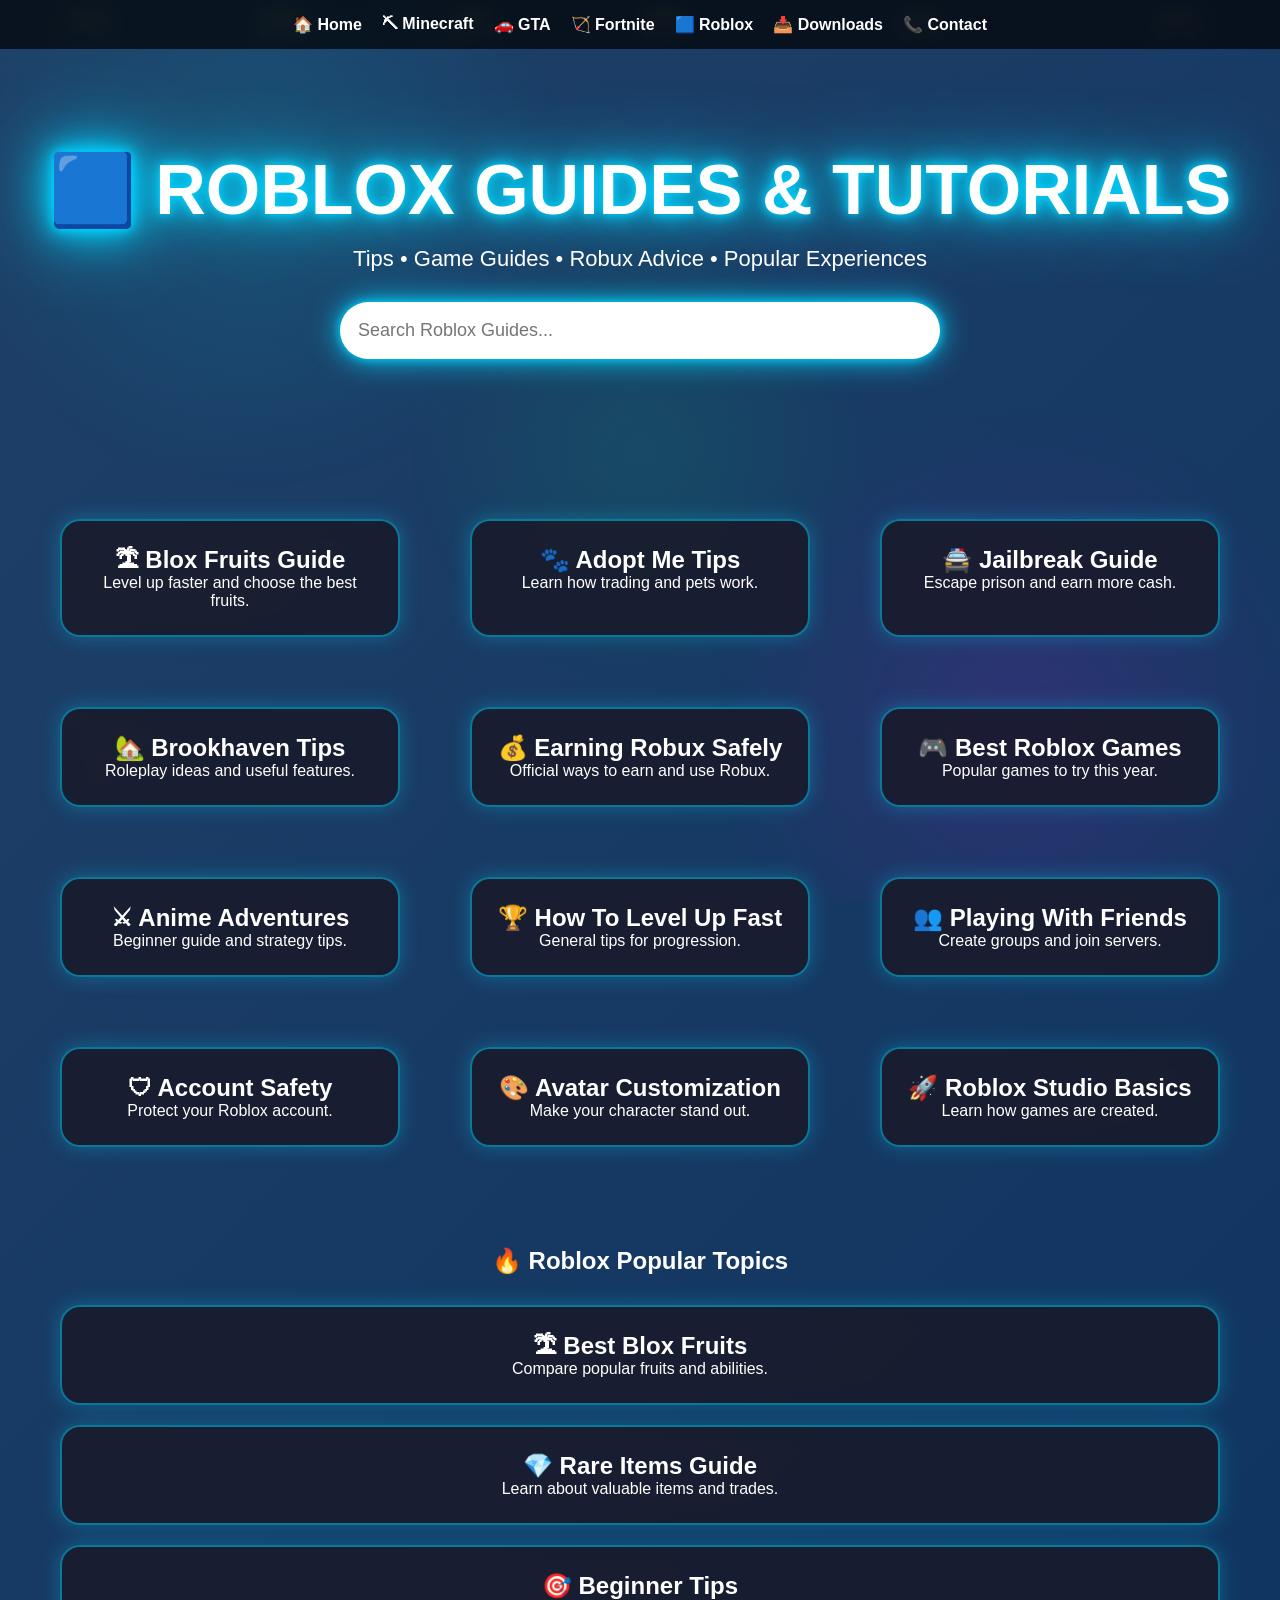
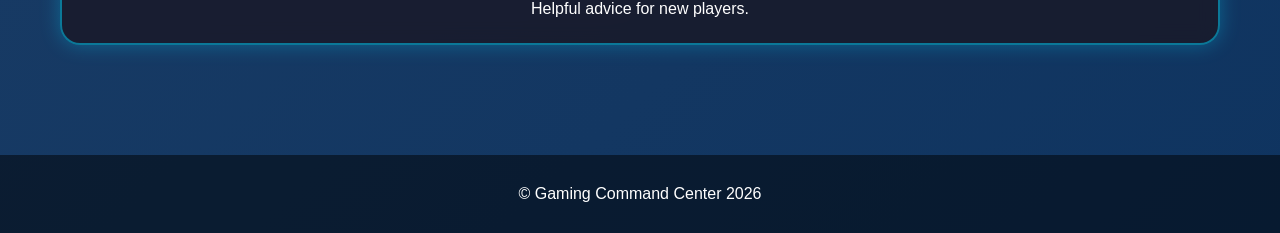
==== cod.html @ eedc3cb1 "Update cod.html" ====
<!DOCTYPE html>
<html lang="en">
<head>
<meta charset="UTF-8">
<meta name="viewport" content="width=device-width, initial-scale=1.0">
<title>Roblox Guides & Tutorials</title>
<!-- Google tag (gtag.js) -->
<script async src="https://www.googletagmanager.com/gtag/js?id=G-B7VQSWG04J"></script>
<script>
  window.dataLayer = window.dataLayer || [];
  function gtag(){dataLayer.push(arguments);}
  gtag('js', new Date());

  gtag('config', 'G-B7VQSWG04J');
</script>
<link rel="stylesheet" href="style.css">
</head>

<body>

<div class="controllers">
<span>🎮</span>
<span>🎮</span>
<span>🎮</span>
<span>🎮</span>
<span>🎮</span>
<span>🎮</span>
</div>

<nav class="navbar">
<a href="index.html">🏠 Home</a>
<a href="minecraft.html">⛏ Minecraft</a>
<a href="gta.html">🚗 GTA</a>
<a href="fortnite.html">🏹 Fortnite</a>
<a href="roblox.html">🟦 Roblox</a>
<a href="downloads.html">📥 Downloads</a>
<a href="contact.html">📞 Contact</a>
</nav>

<header class="hero">
<h1>🟦 ROBLOX GUIDES & TUTORIALS</h1>
<p>Tips • Game Guides • Robux Advice • Popular Experiences</p>

<input
id="search"
placeholder="Search Roblox Guides..."
onkeyup="searchGames()">
</header>

<section class="games">

<div class="game-card">
<h2>🏝 Blox Fruits Guide</h2>
<p>Level up faster and choose the best fruits.</p>
</div>

<div class="game-card">
<h2>🐾 Adopt Me Tips</h2>
<p>Learn how trading and pets work.</p>
</div>

<div class="game-card">
<h2>🚔 Jailbreak Guide</h2>
<p>Escape prison and earn more cash.</p>
</div>

<div class="game-card">
<h2>🏡 Brookhaven Tips</h2>
<p>Roleplay ideas and useful features.</p>
</div>

<div class="game-card">
<h2>💰 Earning Robux Safely</h2>
<p>Official ways to earn and use Robux.</p>
</div>

<div class="game-card">
<h2>🎮 Best Roblox Games</h2>
<p>Popular games to try this year.</p>
</div>

<div class="game-card">
<h2>⚔ Anime Adventures</h2>
<p>Beginner guide and strategy tips.</p>
</div>

<div class="game-card">
<h2>🏆 How To Level Up Fast</h2>
<p>General tips for progression.</p>
</div>

<div class="game-card">
<h2>👥 Playing With Friends</h2>
<p>Create groups and join servers.</p>
</div>

<div class="game-card">
<h2>🛡 Account Safety</h2>
<p>Protect your Roblox account.</p>
</div>

<div class="game-card">
<h2>🎨 Avatar Customization</h2>
<p>Make your character stand out.</p>
</div>

<div class="game-card">
<h2>🚀 Roblox Studio Basics</h2>
<p>Learn how games are created.</p>
</div>

</section>

<section class="videos">

<h1>🔥 Roblox Popular Topics</h1>

<div class="game-card">
<h2>🏝 Best Blox Fruits</h2>
<p>Compare popular fruits and abilities.</p>
</div>

<div class="game-card">
<h2>💎 Rare Items Guide</h2>
<p>Learn about valuable items and trades.</p>
</div>

<div class="game-card">
<h2>🎯 Beginner Tips</h2>
<p>Helpful advice for new players.</p>
</div>

</section>

<footer>
<p>© Gaming Command Center 2026</p>
</footer>

<script src="script.js"></script>

</body>
</html>
---- style.css ----
/* ===== GAMING COMMAND CENTER ===== */

*{
margin:0;
padding:0;
box-sizing:border-box;
}

body{
font-family:Arial,sans-serif;
color:white;
overflow-x:hidden;

background:linear-gradient(
-45deg,
#050816,
#1a1a2e,
#16213e,
#0f3460,
#1f4068
);

background-size:400% 400%;

animation:gradientMove 15s ease infinite;
}

@keyframes gradientMove{

0%{
background-position:0% 50%;
}

50%{
background-position:100% 50%;
}

100%{
background-position:0% 50%;
}

}

@keyframes gamingBG{

0%{
background-position:0% 50%;
}

50%{
background-position:100% 50%;
}

100%{
background-position:0% 50%;
}

}

@keyframes bgMove{
0%{background-position:0% 50%;}
50%{background-position:100% 50%;}
100%{background-position:0% 50%;}
}

color:white;
}
);

background-attachment:fixed;
}

@keyframes bgMove{
0%{background-position:0% 50%;}
50%{background-position:100% 50%;}
100%{background-position:0% 50%;}
}

/* NAVBAR */

.navbar{
position:sticky;
top:0;
z-index:999;

display:flex;
justify-content:center;
flex-wrap:wrap;
gap:20px;

padding:15px;

background:rgba(0,0,0,.7);
backdrop-filter:blur(10px);
}

.navbar a{
color:white;
text-decoration:none;
font-weight:bold;
transition:.3s;
}

.navbar a:hover{
color:#00d4ff;
text-shadow:0 0 15px #00d4ff;
}

/* HERO */

.hero{
text-align:center;
padding:100px 20px;
}

.hero h1{
font-size:70px;

text-shadow:
0 0 10px #00d4ff,
0 0 20px #00d4ff,
0 0 40px #00d4ff,
0 0 80px #00d4ff;

animation:glow 2s infinite alternate;
}

.hero p{
font-size:22px;
margin-top:15px;
margin-bottom:30px;
}

@keyframes glow{
from{
text-shadow:
0 0 10px #00d4ff,
0 0 20px #00d4ff;
}

to{
text-shadow:
0 0 20px #ff00ff,
0 0 40px #ff00ff,
0 0 80px #ff00ff;
}
}

/* SEARCH */

#search{
width:80%;
max-width:600px;

padding:18px;

border:none;
border-radius:50px;

font-size:18px;

outline:none;

box-shadow:
0 0 10px #00d4ff,
0 0 30px #00d4ff;
}

/* STATS */

.stats{
display:flex;
justify-content:center;
flex-wrap:wrap;
gap:30px;

padding:40px;
}

.stat{
background:rgba(255,255,255,.08);
padding:25px;
border-radius:20px;

min-width:200px;

text-align:center;

box-shadow:
0 0 15px #00d4ff;
}

.stat h2{
font-size:50px;
color:#00ffcc;
}

/* GAME GRID */

.games{
display:grid;
grid-template-columns:repeat(auto-fit,minmax(280px,1fr));
gap:30px;

padding:40px;
}

/* CARDS */

.card,
.game-card{

background:
rgba(25,25,40,0.85);

backdrop-filter:blur(10px);

border:
2px solid rgba(0,212,255,0.5);

border-radius:20px;

padding:25px;

margin:20px;

text-align:center;

box-shadow:
0 0 20px rgba(0,212,255,.3);

transition:.4s;

}

.card:hover,
.game-card:hover{

transform:
translateY(-10px);

border-color:
#ff00ff;

box-shadow:
0 0 30px rgba(255,0,255,.6);

}

/* BUTTONS */

.btn{
display:inline-block;

margin-top:20px;

padding:12px 24px;

background:#5865F2;

color:white;

text-decoration:none;

border-radius:10px;

font-weight:bold;

transition:0.3s;
}

.btn:hover{
background:#4752C4;
transform:scale(1.05);
}

/* VIDEOS */

.videos{
padding:40px;
text-align:center;
}

.videos h1{
margin-bottom:30px;
}

/* FOOTER */

footer{
text-align:center;
padding:30px;
background:rgba(0,0,0,.5);
margin-top:50px;
}

/* FALLING CONTROLLERS */

.controllers{
position:fixed;
top:0;
left:0;
width:100%;
height:100%;
pointer-events:none;
overflow:hidden;
z-index:-1;
}

.controllers span{
position:absolute;
font-size:40px;
animation:fall linear infinite;
opacity:.35;
}

.controllers span:nth-child(1){
left:5%;
animation-duration:8s;
}

.controllers span:nth-child(2){
left:20%;
animation-duration:12s;
}

.controllers span:nth-child(3){
left:35%;
animation-duration:10s;
}

.controllers span:nth-child(4){
left:50%;
animation-duration:14s;
}

.controllers span:nth-child(5){
left:70%;
animation-duration:9s;
}

.controllers span:nth-child(6){
left:90%;
animation-duration:11s;
}

@keyframes fall{
0%{
transform:translateY(-100px) rotate(0deg);
}
100%{
transform:translateY(120vh) rotate(360deg);
}
}

/* MOBILE */

@media(max-width:768px){

.hero h1{
font-size:40px;
}

.navbar{
gap:10px;
}

#search{
width:95%;
}

}
#moreBtn{
display:block;
margin:30px auto;
font-size:20px;
}

#moreCommands{
display:grid;
grid-template-columns:repeat(auto-fit,minmax(280px,1fr));
gap:30px;
padding:40px;
}

#moreCommands{
display:none;
}

#moreGTA{
display:none;
}

#gtaBtn{
display:block;
margin:30px auto;
font-size:20px;
}

#moreGTA{
display:none;
}


#moreFortnite{
display:none;
}

#gtaBtn,
#fortniteBtn,
#moreBtn{
display:block;
margin:40px auto;
padding:15px 35px;
font-size:20px;
font-weight:bold;
background:linear-gradient(45deg,#00ff88,#00d4ff);
color:white;
border:none;
border-radius:12px;
cursor:pointer;
box-shadow:0 0 15px #00ff88;
transition:0.3s;
}

#gtaBtn,
#fortniteBtn,
#moreBtn{
display:block !important;
width:300px;
margin:40px auto !important;
text-align:center;
}

.downloads-grid{
display:grid;
grid-template-columns:repeat(auto-fit,minmax(320px,1fr));
gap:25px;
padding:30px;
}

.card{
background:rgba(0,0,0,.5);
border:2px solid #00d4ff;
border-radius:20px;
padding:20px;
text-align:center;
box-shadow:0 0 20px #00d4ff;
}

@media(max-width:768px){

.hero h1{
color:#00d4ff;

text-shadow:
0 0 10px #00d4ff,
0 0 20px #00d4ff,
0 0 40px #7c3aed;

font-size:60px;
}

.navbar{
background:rgba(0,0,0,.8);

backdrop-filter:blur(10px);

border-bottom:
2px solid #00d4ff;
}

.games{
grid-template-columns:1fr;
}

.card{
margin:10px;
}

#search{
width:95%;
}

}

body::before{
content:"";
position:fixed;
top:0;
left:0;
width:100%;
height:100%;

background:
radial-gradient(
circle at top left,
rgba(0,212,255,.12),
transparent 40%
),

radial-gradient(
circle at bottom right,
rgba(168,85,247,.12),
transparent 40%
);

pointer-events:none;
z-index:-1;
}

body::before{
content:"";
position:fixed;
top:0;
left:0;
width:100%;
height:100%;

background:
radial-gradient(circle at 20% 20%,
rgba(0,255,255,.08),
transparent 30%),

radial-gradient(circle at 80% 80%,
rgba(255,0,255,.08),
transparent 30%),

radial-gradient(circle at 50% 50%,
rgba(0,255,100,.05),
transparent 35%);

pointer-events:none;
z-index:-1;
}

body::before{
content:"";

position:fixed;

top:0;
left:0;

width:100%;
height:100%;

background:

radial-gradient(
circle at 20% 20%,
rgba(0,255,255,.10),
transparent 25%
),

radial-gradient(
circle at 80% 80%,
rgba(255,0,255,.10),
transparent 25%
),

radial-gradient(
circle at 50% 50%,
rgba(0,255,100,.08),
transparent 30%
);

animation:
lightsMove 12s infinite alternate;

pointer-events:none;

z-index:-1;
}

@keyframes lightsMove{

from{
transform:translate(0,0);
}

to{
transform:translate(50px,-50px);
}

}
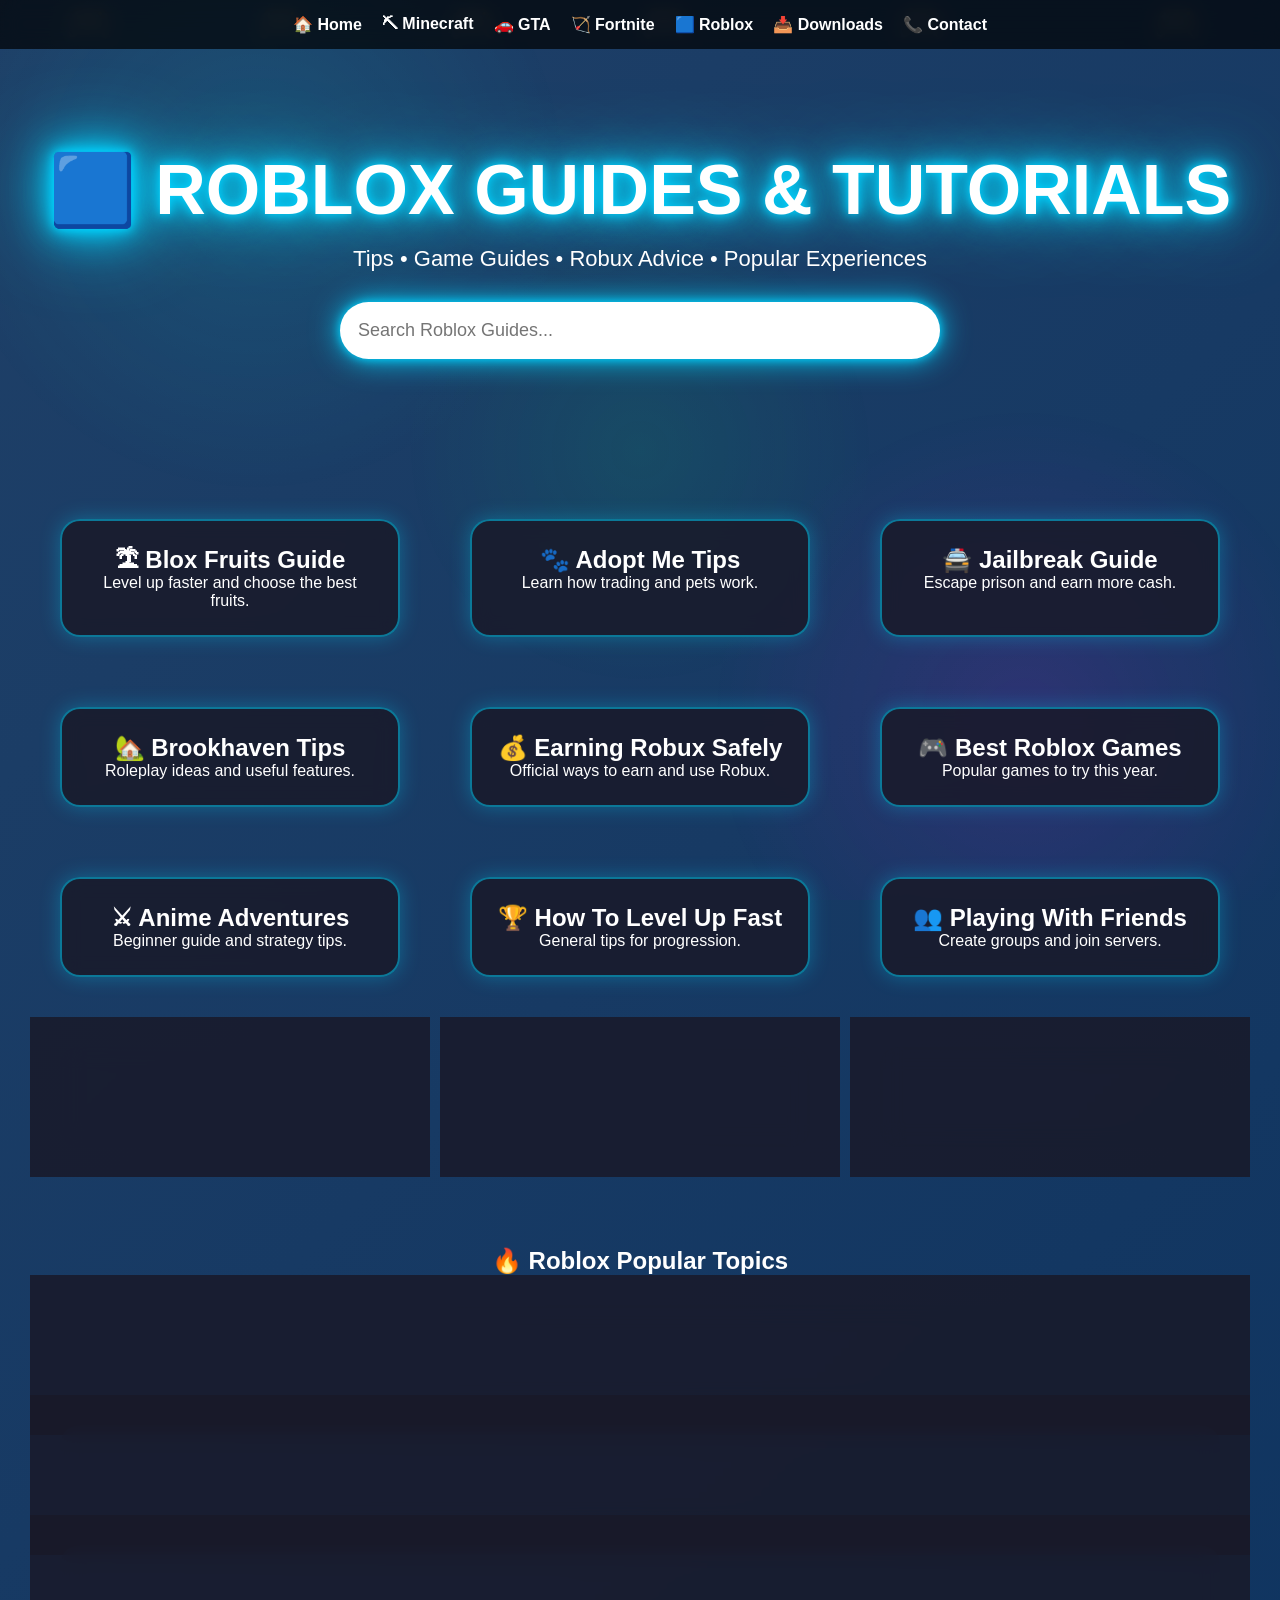
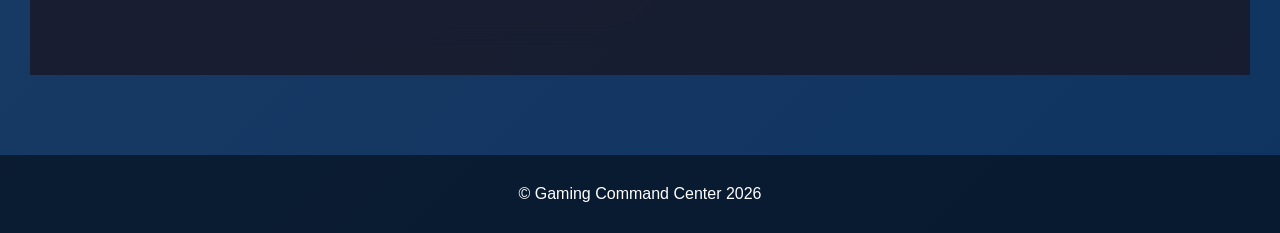
==== commit d77cbbba: "Update cod.html" ====
--- a/cod.html
+++ b/cod.html
@@ -4,6 +4,10 @@
 <meta charset="UTF-8">
 <meta name="viewport" content="width=device-width, initial-scale=1.0">
 <title>Roblox Guides & Tutorials</title>
+
+<script async src="https://pagead2.googlesyndication.com/pagead/js/adsbygoogle.js?client=ca-pub-3595791569047109"
+     crossorigin="anonymous"></script>
+  
 <!-- Google tag (gtag.js) -->
 <script async src="https://www.googletagmanager.com/gtag/js?id=G-B7VQSWG04J"></script>
 <script>
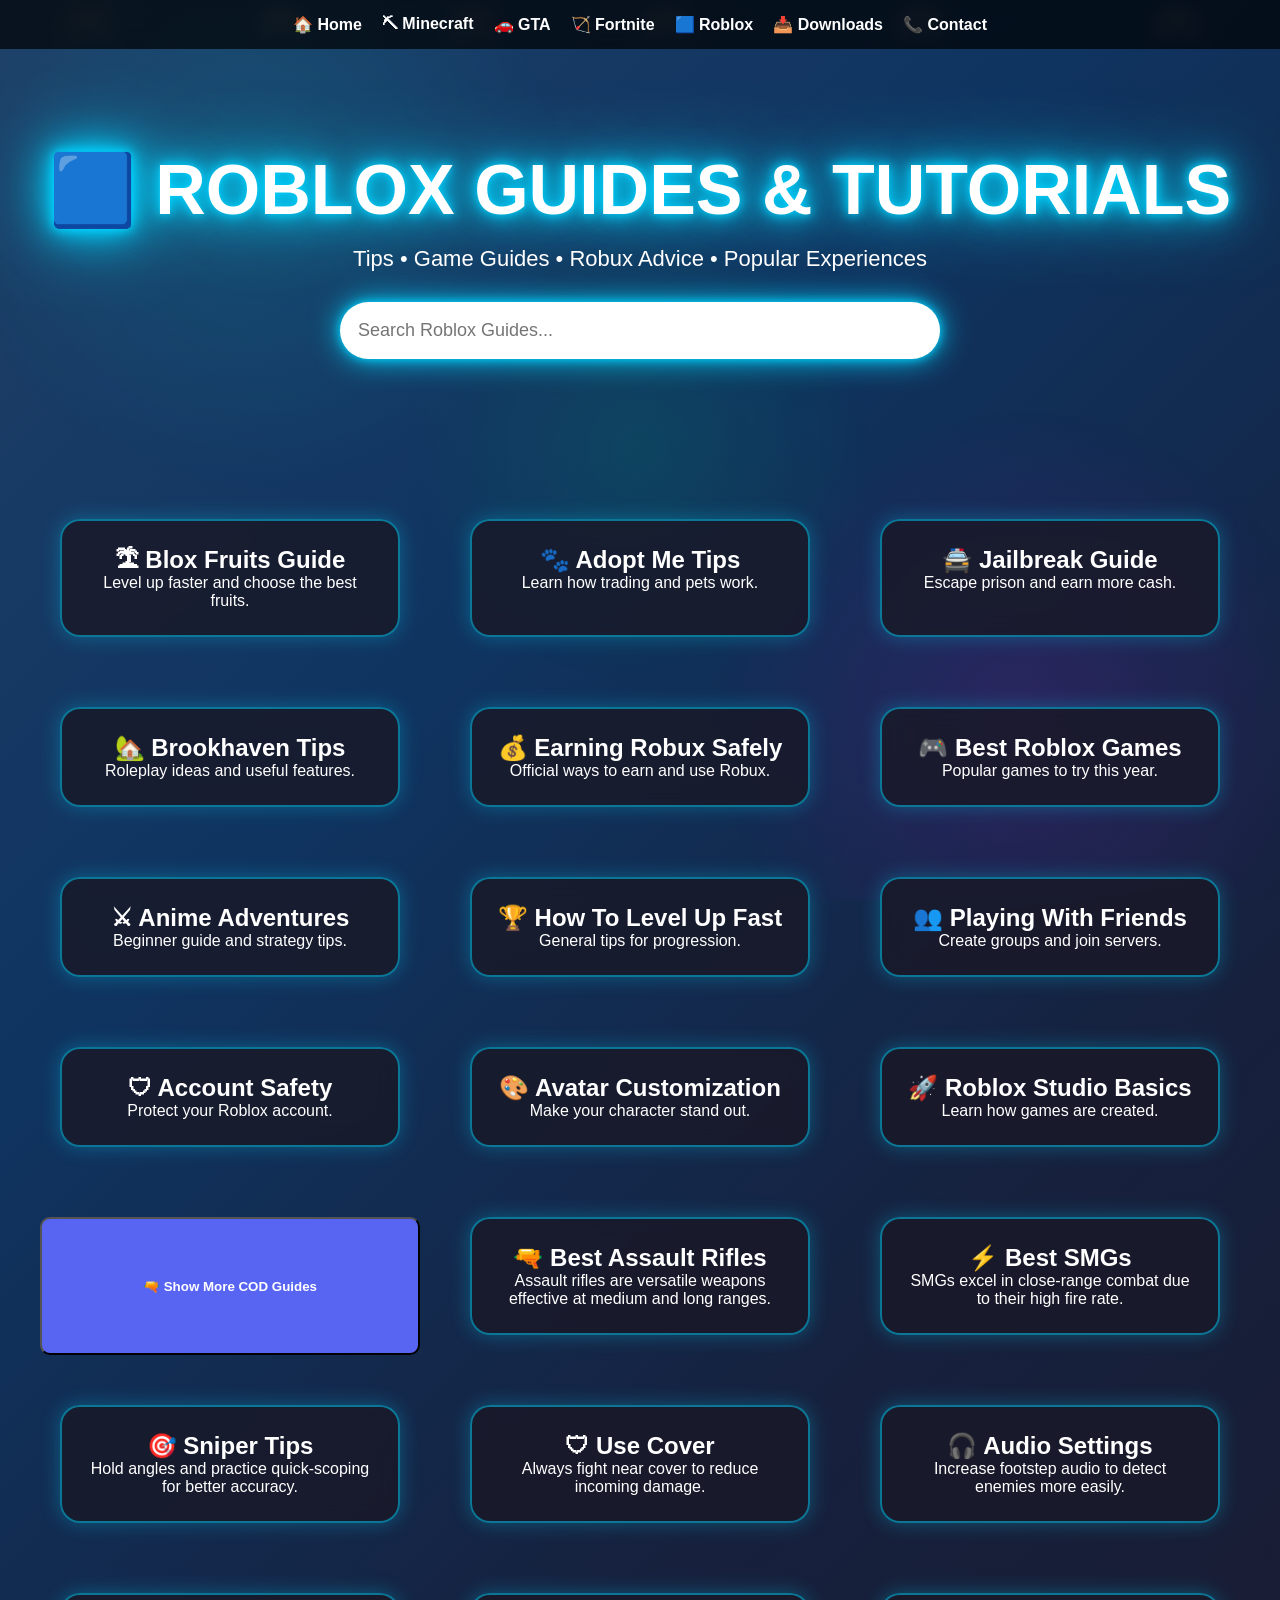
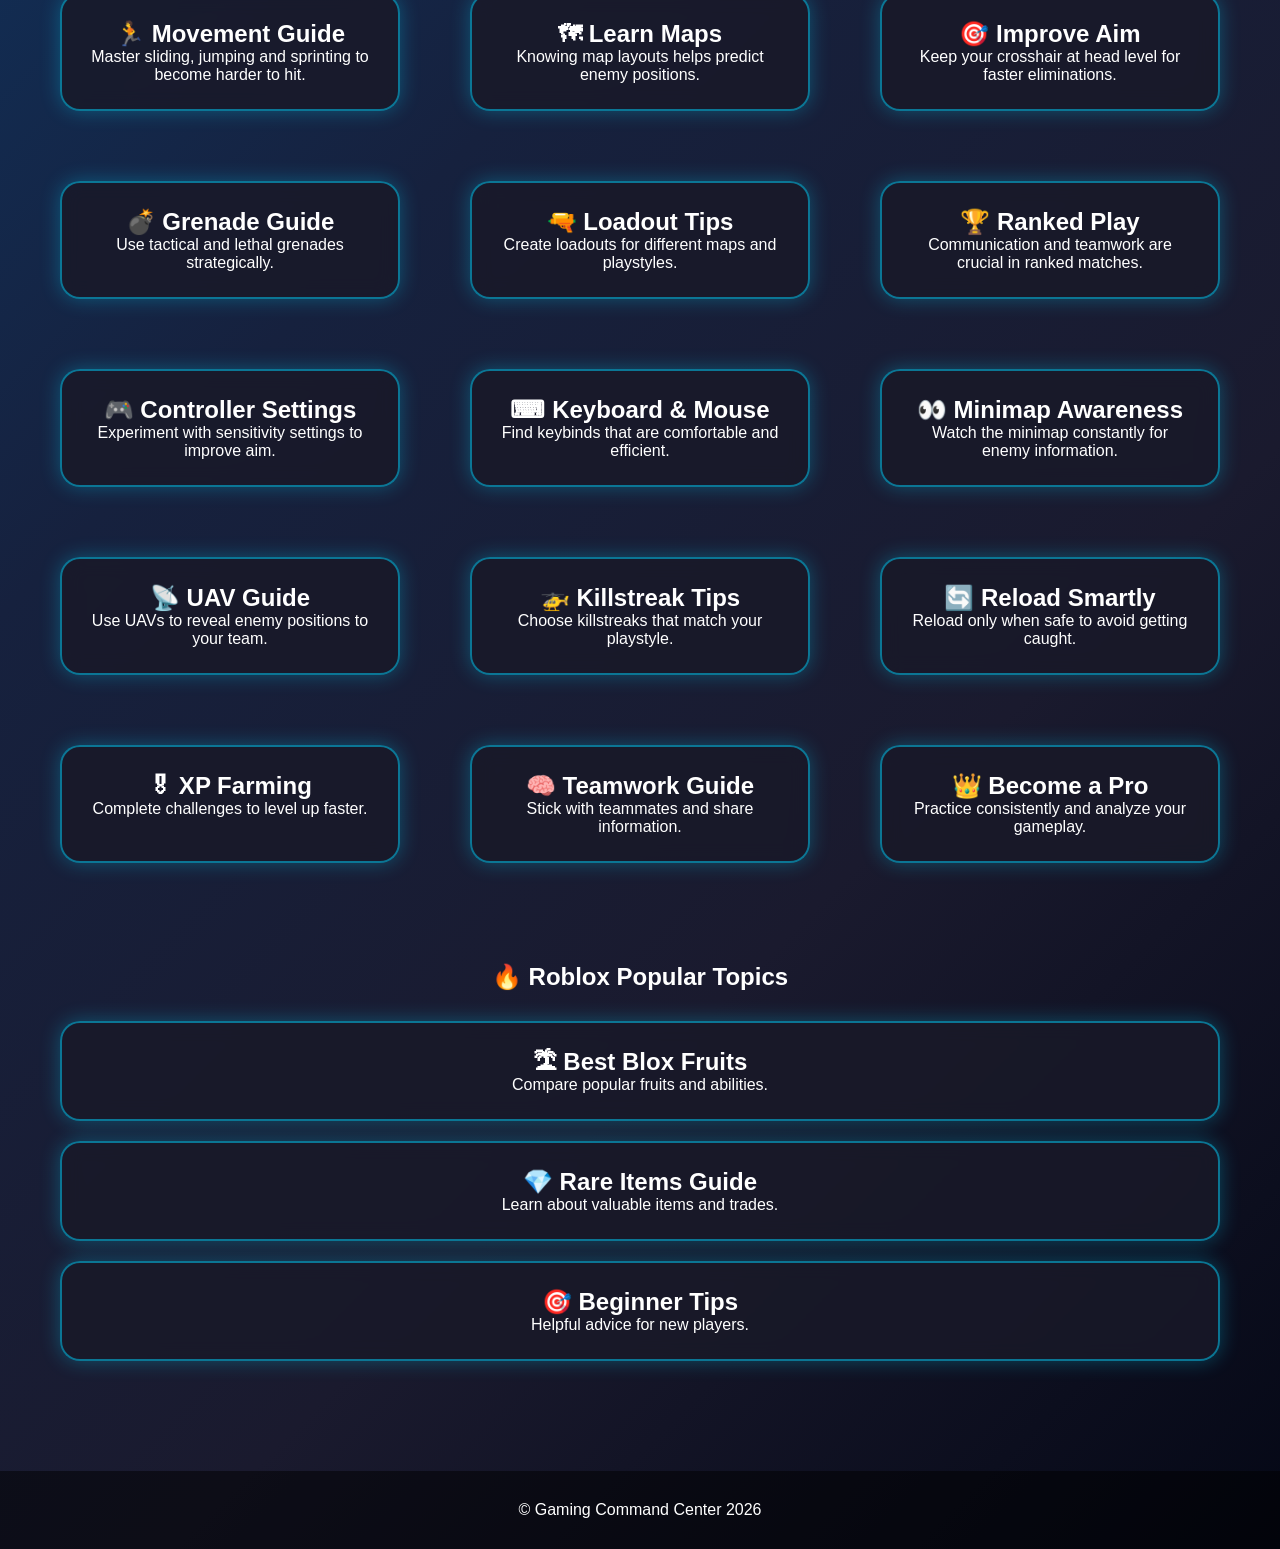
==== commit 537a68b8: "Update cod.html" ====
--- a/cod.html
+++ b/cod.html
@@ -113,6 +113,110 @@
 <p>Learn how games are created.</p>
 </div>
 
+<button id="codBtn" class="btn" onclick="showMoreCOD()">
+🔫 Show More COD Guides
+</button>
+     
+<div class="game-card">
+<h2>🔫 Best Assault Rifles</h2>
+<p>Assault rifles are versatile weapons effective at medium and long ranges.</p>
+</div>
+
+<div class="game-card">
+<h2>⚡ Best SMGs</h2>
+<p>SMGs excel in close-range combat due to their high fire rate.</p>
+</div>
+
+<div class="game-card">
+<h2>🎯 Sniper Tips</h2>
+<p>Hold angles and practice quick-scoping for better accuracy.</p>
+</div>
+
+<div class="game-card">
+<h2>🛡 Use Cover</h2>
+<p>Always fight near cover to reduce incoming damage.</p>
+</div>
+
+<div class="game-card">
+<h2>🎧 Audio Settings</h2>
+<p>Increase footstep audio to detect enemies more easily.</p>
+</div>
+
+<div class="game-card">
+<h2>🏃 Movement Guide</h2>
+<p>Master sliding, jumping and sprinting to become harder to hit.</p>
+</div>
+
+<div class="game-card">
+<h2>🗺 Learn Maps</h2>
+<p>Knowing map layouts helps predict enemy positions.</p>
+</div>
+
+<div class="game-card">
+<h2>🎯 Improve Aim</h2>
+<p>Keep your crosshair at head level for faster eliminations.</p>
+</div>
+
+<div class="game-card">
+<h2>💣 Grenade Guide</h2>
+<p>Use tactical and lethal grenades strategically.</p>
+</div>
+
+<div class="game-card">
+<h2>🔫 Loadout Tips</h2>
+<p>Create loadouts for different maps and playstyles.</p>
+</div>
+
+<div class="game-card">
+<h2>🏆 Ranked Play</h2>
+<p>Communication and teamwork are crucial in ranked matches.</p>
+</div>
+
+<div class="game-card">
+<h2>🎮 Controller Settings</h2>
+<p>Experiment with sensitivity settings to improve aim.</p>
+</div>
+
+<div class="game-card">
+<h2>⌨ Keyboard & Mouse</h2>
+<p>Find keybinds that are comfortable and efficient.</p>
+</div>
+
+<div class="game-card">
+<h2>👀 Minimap Awareness</h2>
+<p>Watch the minimap constantly for enemy information.</p>
+</div>
+
+<div class="game-card">
+<h2>📡 UAV Guide</h2>
+<p>Use UAVs to reveal enemy positions to your team.</p>
+</div>
+
+<div class="game-card">
+<h2>🚁 Killstreak Tips</h2>
+<p>Choose killstreaks that match your playstyle.</p>
+</div>
+
+<div class="game-card">
+<h2>🔄 Reload Smartly</h2>
+<p>Reload only when safe to avoid getting caught.</p>
+</div>
+
+<div class="game-card">
+<h2>🎖 XP Farming</h2>
+<p>Complete challenges to level up faster.</p>
+</div>
+
+<div class="game-card">
+<h2>🧠 Teamwork Guide</h2>
+<p>Stick with teammates and share information.</p>
+</div>
+
+<div class="game-card">
+<h2>👑 Become a Pro</h2>
+<p>Practice consistently and analyze your gameplay.</p>
+</div>
+
 </section>
 
 <section class="videos">
--- a/style.css
+++ b/style.css
@@ -1,4 +1,10 @@
 /* ===== GAMING COMMAND CENTER ===== */
+
+
+html, body{
+width:100%;
+overflow-x:hidden;
+}
 
 *{
 margin:0;
@@ -20,9 +26,6 @@
 #1f4068
 );
 
-background-size:400% 400%;
-
-animation:gradientMove 15s ease infinite;
 }
 
 @keyframes gradientMove{
@@ -92,6 +95,10 @@
 
 background:rgba(0,0,0,.7);
 backdrop-filter:blur(10px);
+
+position:sticky;
+top:0;
+z-index:1000;
 }
 
 .navbar a{
@@ -244,6 +251,9 @@
 
 box-shadow:
 0 0 30px rgba(255,0,255,.6);
+
+  box-sizing:border-box;
+overflow:hidden;
 
 }
 
@@ -302,8 +312,8 @@
 left:0;
 width:100%;
 height:100%;
+overflow:hidden;
 pointer-events:none;
-overflow:hidden;
 z-index:-1;
 }
 
@@ -584,3 +594,22 @@
 }
 
 }
+
+
+img{
+max-width:100%;
+height:auto;
+display:block;
+}
+
+.logo{
+display:block;
+margin:20px auto;
+width:120px;
+}
+
+img{
+display:block;
+margin-left:auto;
+margin-right:auto;
+}
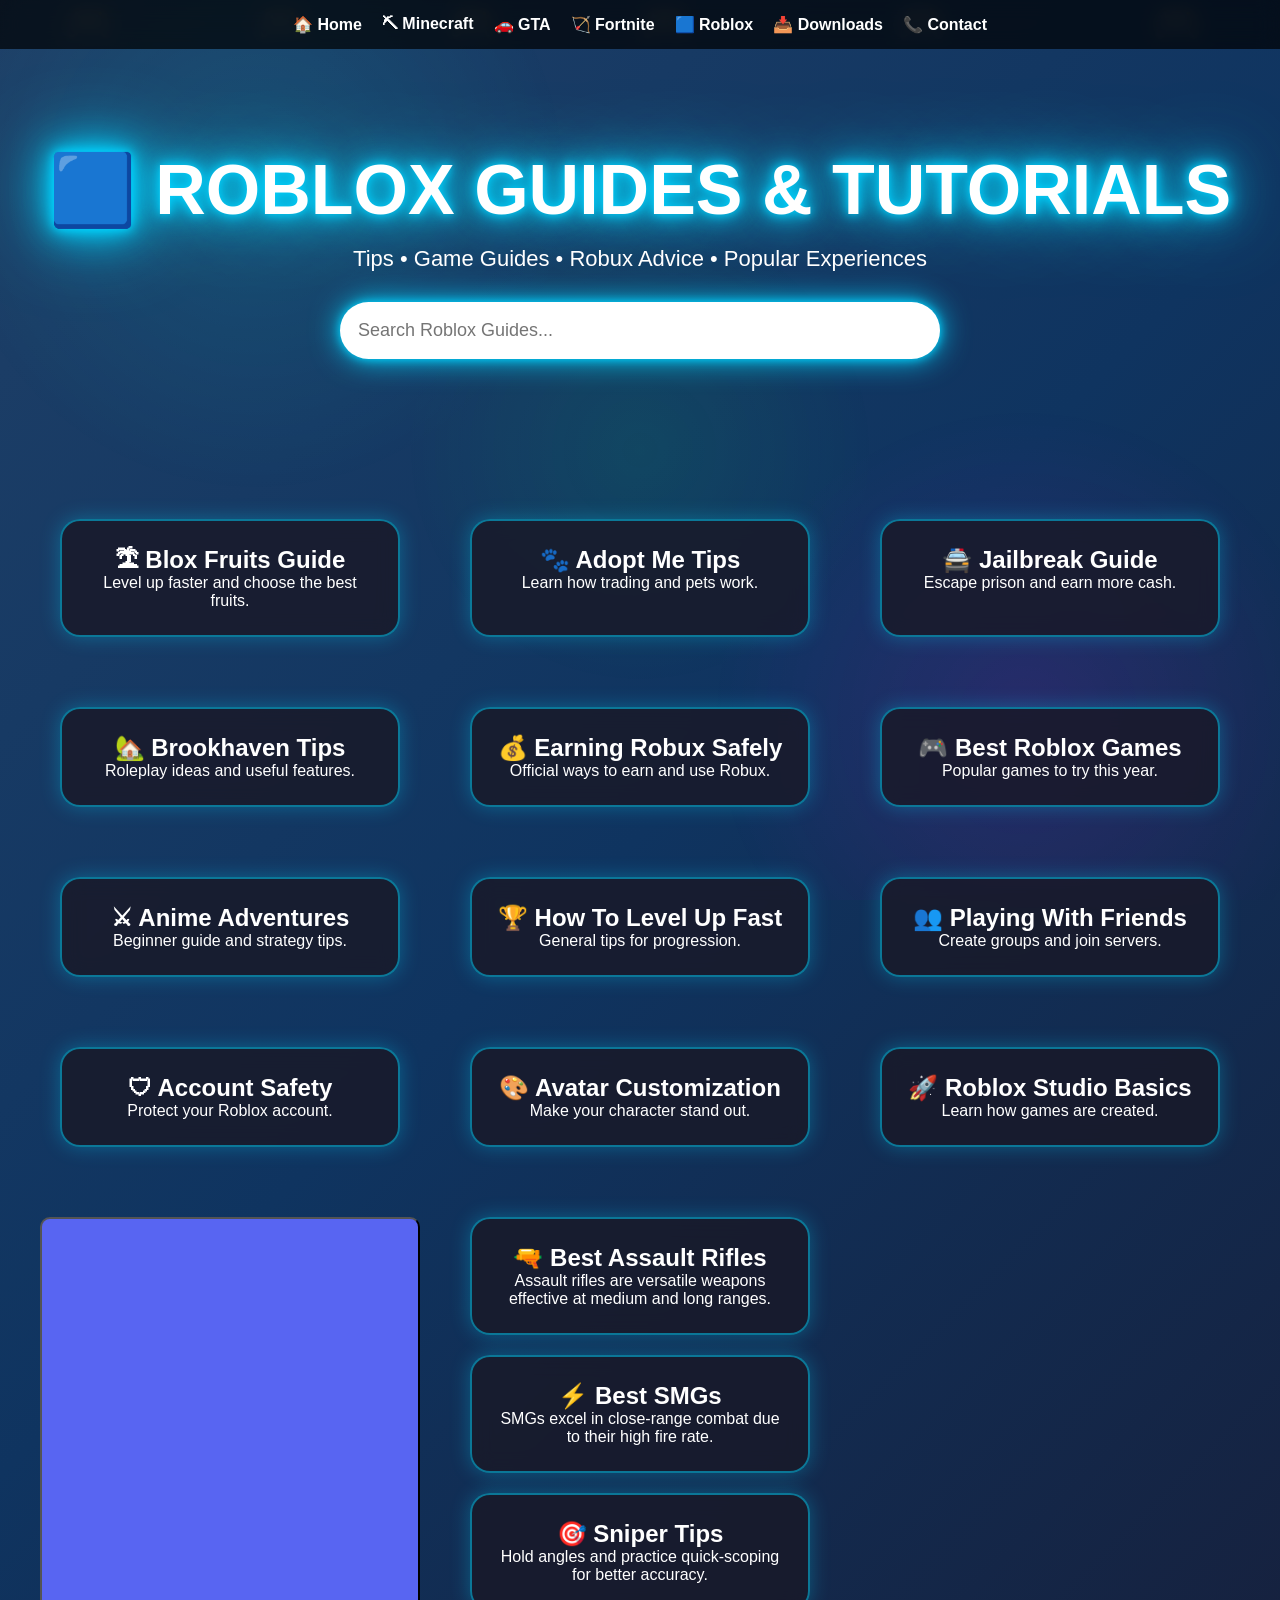
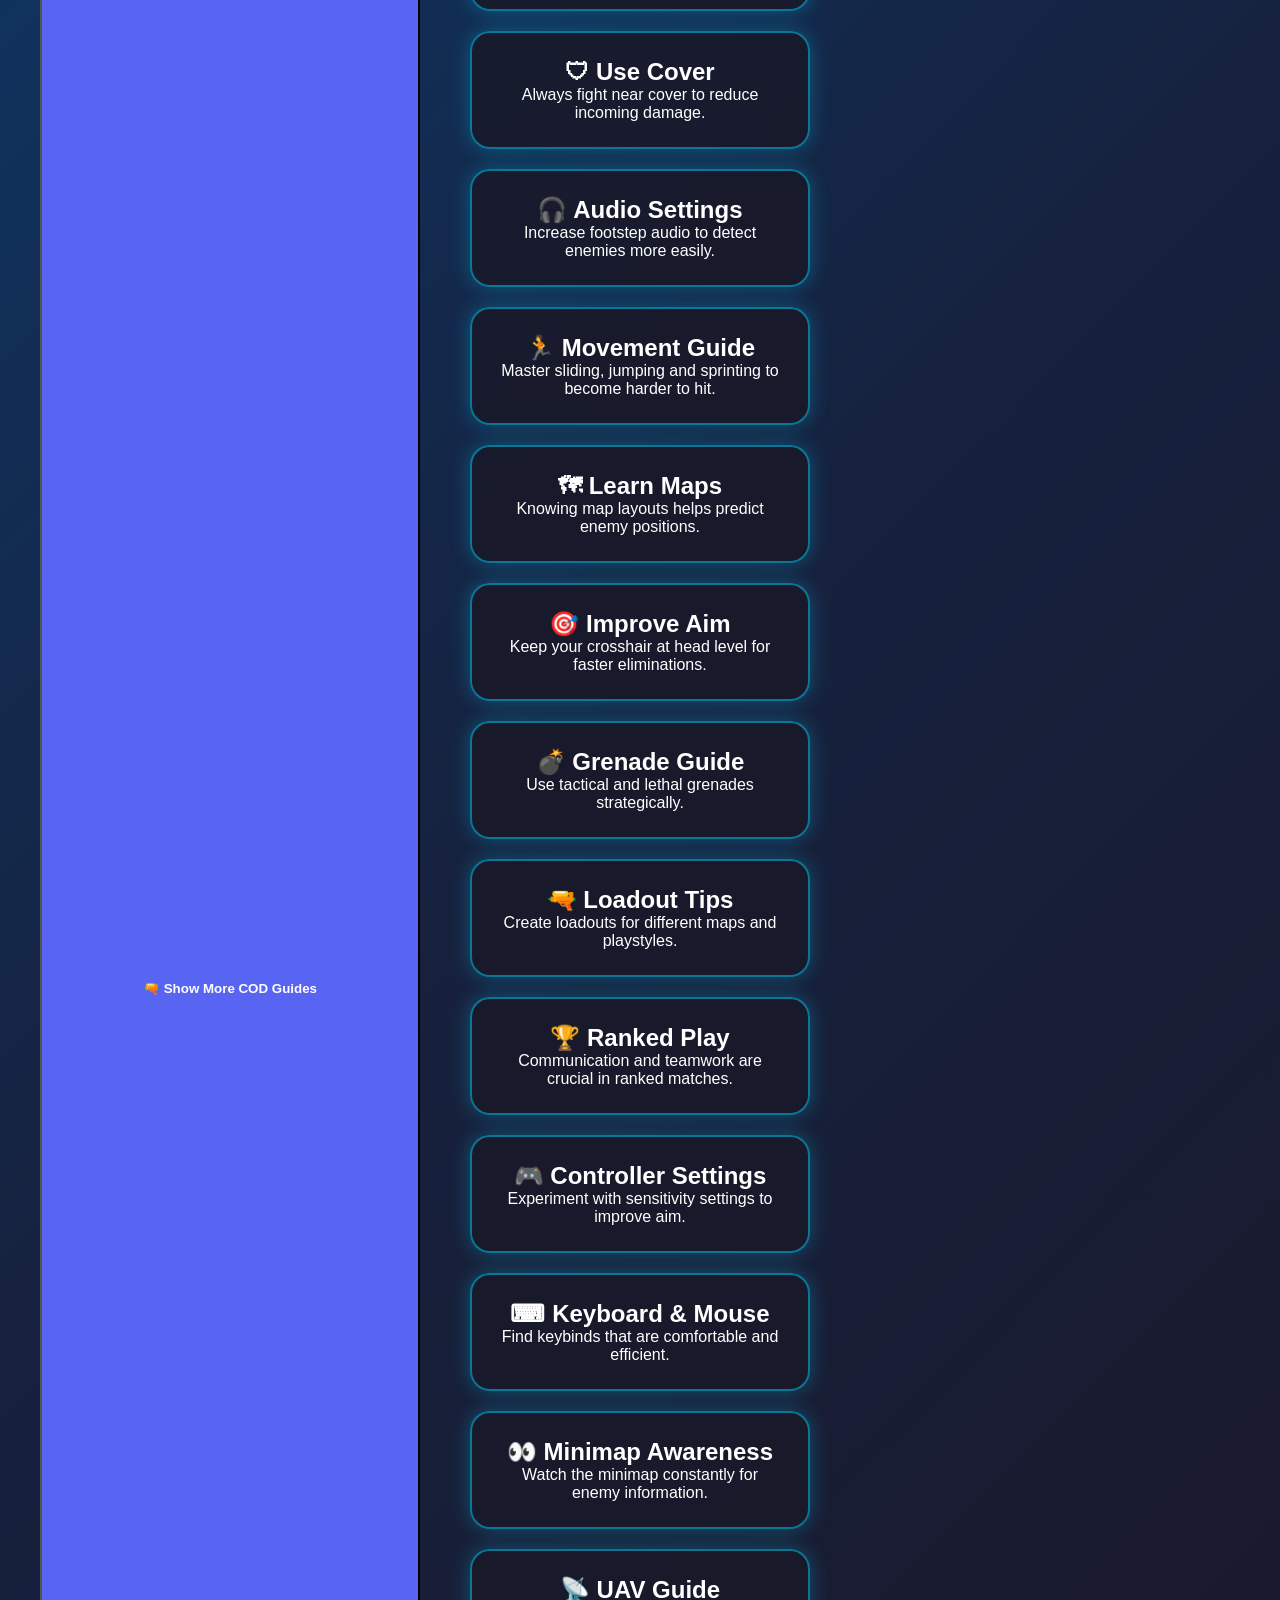
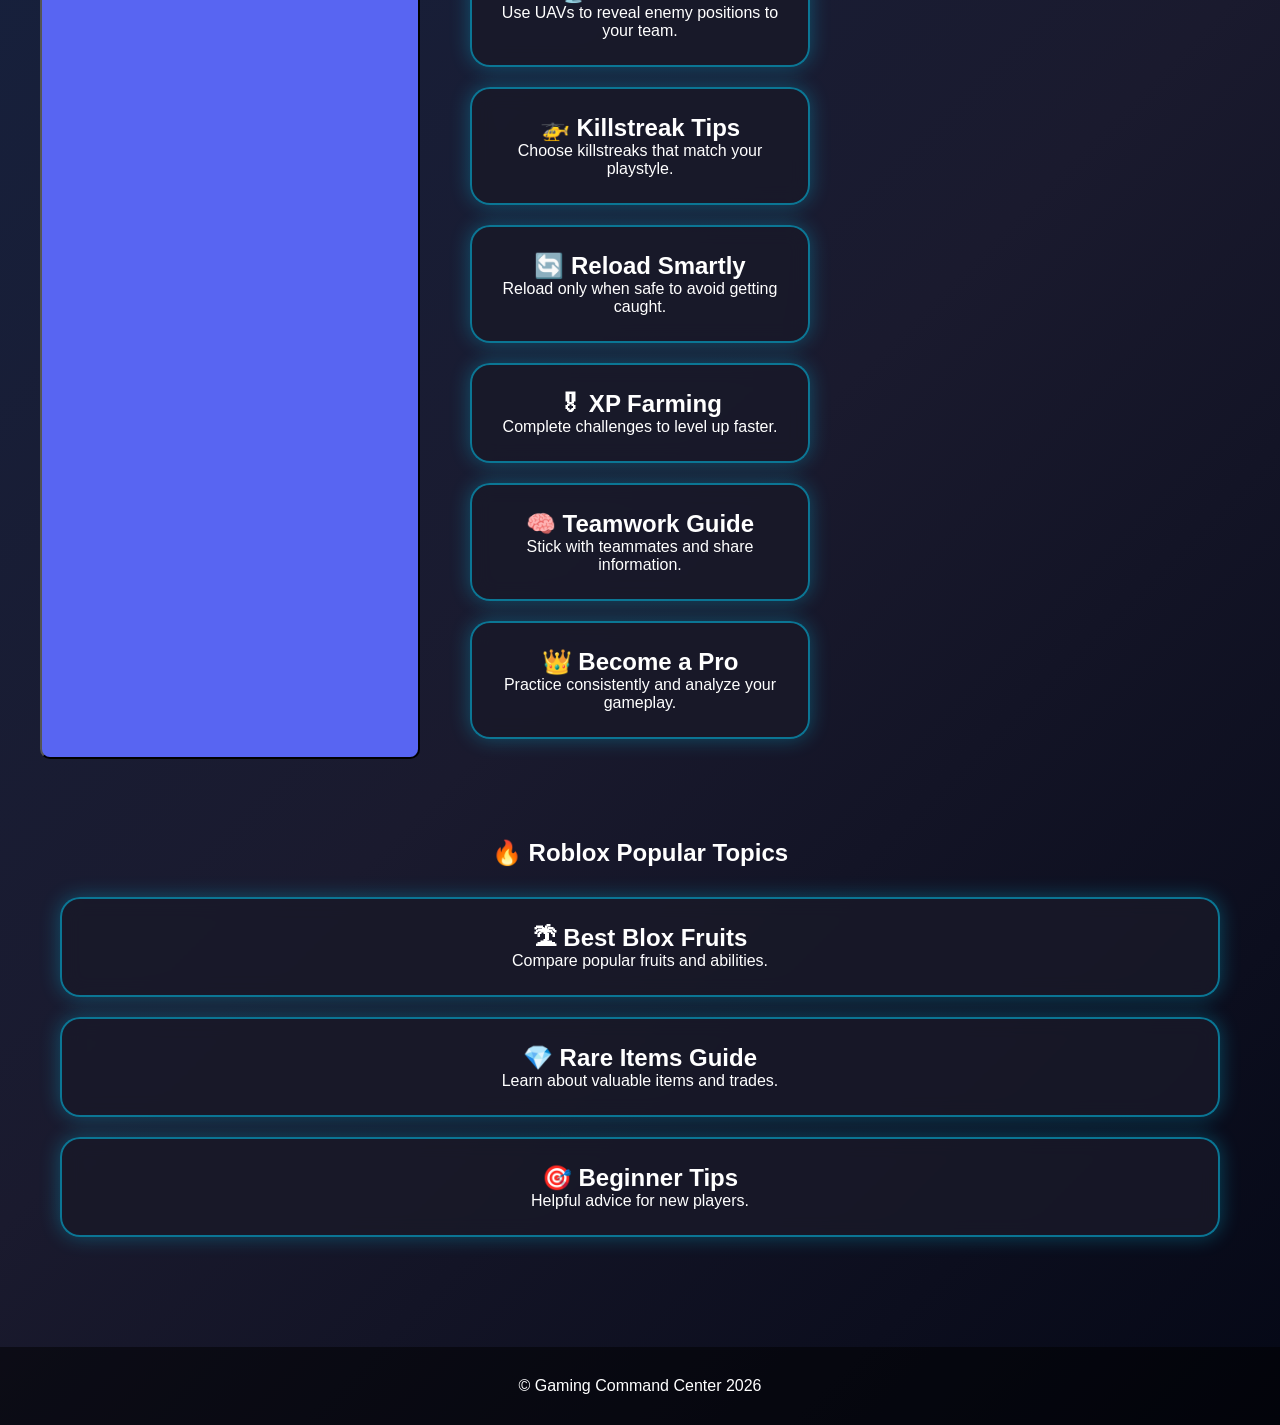
==== commit 64beaa5d: "Update cod.html" ====
--- a/cod.html
+++ b/cod.html
@@ -116,6 +116,8 @@
 <button id="codBtn" class="btn" onclick="showMoreCOD()">
 🔫 Show More COD Guides
 </button>
+
+<div id="moreCOD">
      
 <div class="game-card">
 <h2>🔫 Best Assault Rifles</h2>
@@ -236,6 +238,8 @@
 <div class="game-card">
 <h2>🎯 Beginner Tips</h2>
 <p>Helpful advice for new players.</p>
+</div>
+
 </div>
 
 </section>
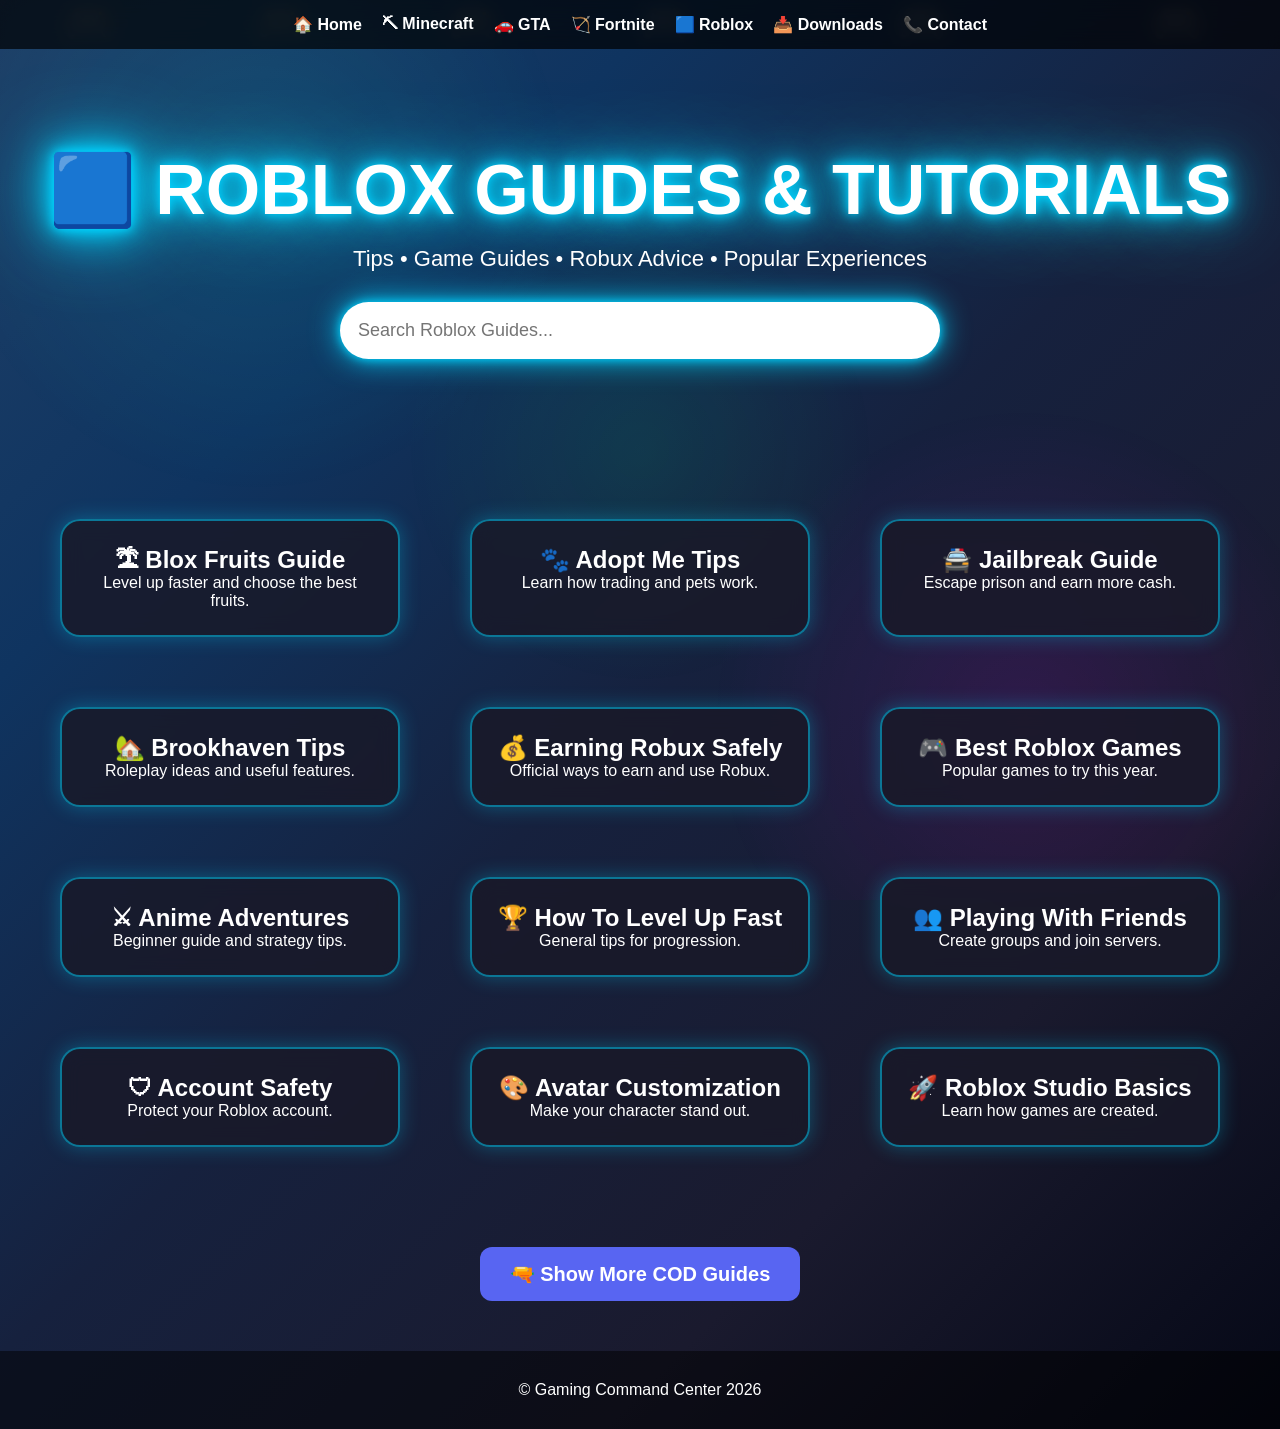
==== commit b6b38c44: "Update cod.html" ====
--- a/cod.html
+++ b/cod.html
@@ -113,6 +113,8 @@
 <p>Learn how games are created.</p>
 </div>
 
+</section>
+
 <button id="codBtn" class="btn" onclick="showMoreCOD()">
 🔫 Show More COD Guides
 </button>
@@ -219,30 +221,10 @@
 <p>Practice consistently and analyze your gameplay.</p>
 </div>
 
-</section>
-
-<section class="videos">
-
-<h1>🔥 Roblox Popular Topics</h1>
-
-<div class="game-card">
-<h2>🏝 Best Blox Fruits</h2>
-<p>Compare popular fruits and abilities.</p>
-</div>
-
-<div class="game-card">
-<h2>💎 Rare Items Guide</h2>
-<p>Learn about valuable items and trades.</p>
-</div>
-
-<div class="game-card">
-<h2>🎯 Beginner Tips</h2>
-<p>Helpful advice for new players.</p>
-</div>
-
-</div>
-
-</section>
+
+</div>
+
+
 
 <footer>
 <p>© Gaming Command Center 2026</p>
--- a/style.css
+++ b/style.css
@@ -613,3 +613,17 @@
 margin-left:auto;
 margin-right:auto;
 }
+
+#moreCOD{
+display:none;
+}
+
+#codBtn{
+display:block;
+margin:40px auto;
+padding:15px 30px;
+font-size:20px;
+border:none;
+border-radius:12px;
+cursor:pointer;
+}
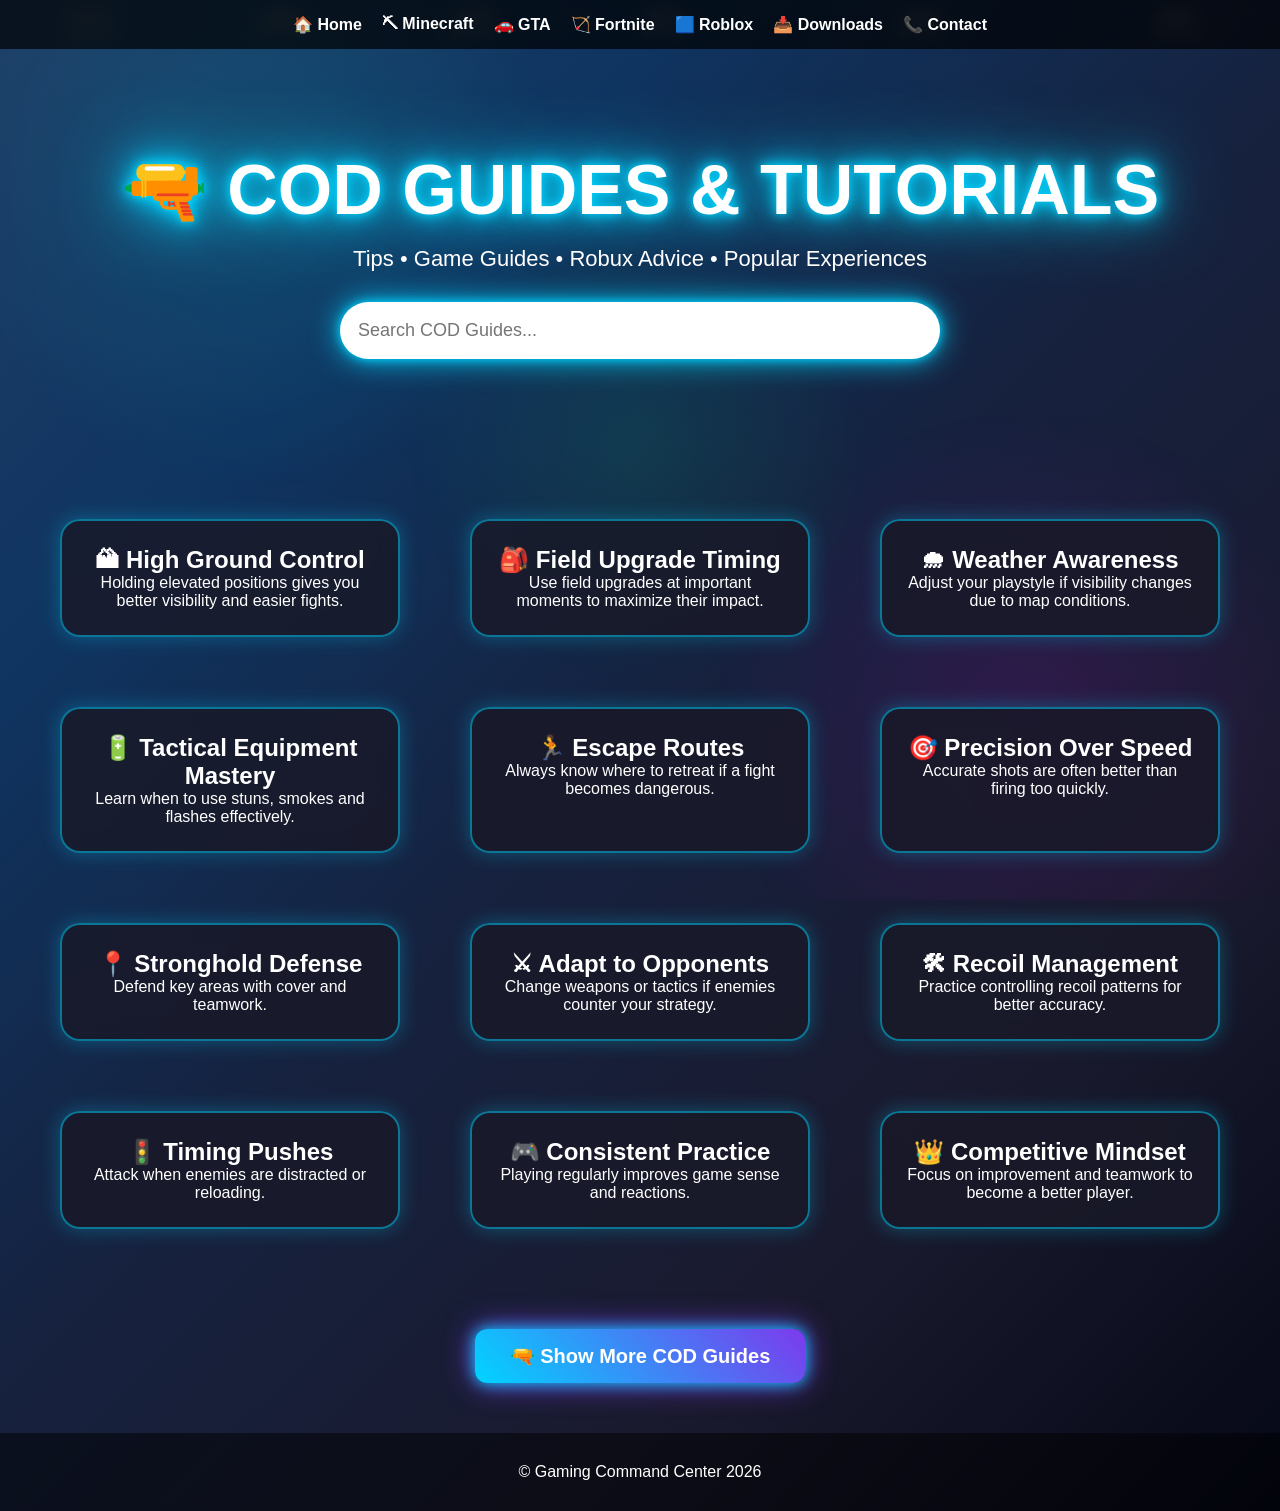
==== commit d6f2ed06: "Update cod.html" ====
--- a/cod.html
+++ b/cod.html
@@ -42,75 +42,75 @@
 </nav>
 
 <header class="hero">
-<h1>🟦 ROBLOX GUIDES & TUTORIALS</h1>
+<h1>🔫 COD GUIDES & TUTORIALS</h1>
 <p>Tips • Game Guides • Robux Advice • Popular Experiences</p>
 
 <input
 id="search"
-placeholder="Search Roblox Guides..."
+placeholder="Search COD Guides..."
 onkeyup="searchGames()">
 </header>
 
 <section class="games">
 
 <div class="game-card">
-<h2>🏝 Blox Fruits Guide</h2>
-<p>Level up faster and choose the best fruits.</p>
-</div>
-
-<div class="game-card">
-<h2>🐾 Adopt Me Tips</h2>
-<p>Learn how trading and pets work.</p>
-</div>
-
-<div class="game-card">
-<h2>🚔 Jailbreak Guide</h2>
-<p>Escape prison and earn more cash.</p>
-</div>
-
-<div class="game-card">
-<h2>🏡 Brookhaven Tips</h2>
-<p>Roleplay ideas and useful features.</p>
-</div>
-
-<div class="game-card">
-<h2>💰 Earning Robux Safely</h2>
-<p>Official ways to earn and use Robux.</p>
-</div>
-
-<div class="game-card">
-<h2>🎮 Best Roblox Games</h2>
-<p>Popular games to try this year.</p>
-</div>
-
-<div class="game-card">
-<h2>⚔ Anime Adventures</h2>
-<p>Beginner guide and strategy tips.</p>
-</div>
-
-<div class="game-card">
-<h2>🏆 How To Level Up Fast</h2>
-<p>General tips for progression.</p>
-</div>
-
-<div class="game-card">
-<h2>👥 Playing With Friends</h2>
-<p>Create groups and join servers.</p>
-</div>
-
-<div class="game-card">
-<h2>🛡 Account Safety</h2>
-<p>Protect your Roblox account.</p>
-</div>
-
-<div class="game-card">
-<h2>🎨 Avatar Customization</h2>
-<p>Make your character stand out.</p>
-</div>
-
-<div class="game-card">
-<h2>🚀 Roblox Studio Basics</h2>
-<p>Learn how games are created.</p>
+<h2>🏔 High Ground Control</h2>
+<p>Holding elevated positions gives you better visibility and easier fights.</p>
+</div>
+
+<div class="game-card">
+<h2>🎒 Field Upgrade Timing</h2>
+<p>Use field upgrades at important moments to maximize their impact.</p>
+</div>
+
+<div class="game-card">
+<h2>🌧 Weather Awareness</h2>
+<p>Adjust your playstyle if visibility changes due to map conditions.</p>
+</div>
+
+<div class="game-card">
+<h2>🔋 Tactical Equipment Mastery</h2>
+<p>Learn when to use stuns, smokes and flashes effectively.</p>
+</div>
+
+<div class="game-card">
+<h2>🏃 Escape Routes</h2>
+<p>Always know where to retreat if a fight becomes dangerous.</p>
+</div>
+
+<div class="game-card">
+<h2>🎯 Precision Over Speed</h2>
+<p>Accurate shots are often better than firing too quickly.</p>
+</div>
+
+<div class="game-card">
+<h2>📍 Stronghold Defense</h2>
+<p>Defend key areas with cover and teamwork.</p>
+</div>
+
+<div class="game-card">
+<h2>⚔ Adapt to Opponents</h2>
+<p>Change weapons or tactics if enemies counter your strategy.</p>
+</div>
+
+<div class="game-card">
+<h2>🛠 Recoil Management</h2>
+<p>Practice controlling recoil patterns for better accuracy.</p>
+</div>
+
+<div class="game-card">
+<h2>🚦 Timing Pushes</h2>
+<p>Attack when enemies are distracted or reloading.</p>
+</div>
+
+<div class="game-card">
+<h2>🎮 Consistent Practice</h2>
+<p>Playing regularly improves game sense and reactions.</p>
+</div>
+
+<div class="game-card">
+<h2>👑 Competitive Mindset</h2>
+<p>Focus on improvement and teamwork to become a better player.</p>
 </div>
 
 </section>
@@ -152,6 +152,306 @@
 </div>
 
 <div class="game-card">
+<h2>🏃 Slide Canceling</h2>
+<p>Use movement techniques to reposition quickly and stay unpredictable.</p>
+</div>
+
+<div class="game-card">
+<h2>🎯 Crosshair Discipline</h2>
+<p>Keep your crosshair where enemies are likely to appear.</p>
+</div>
+
+<div class="game-card">
+<h2>🚪 Door Strategy</h2>
+<p>Open doors carefully to avoid revealing your position.</p>
+</div>
+
+<div class="game-card">
+<h2>🛠 Weapon Tuning</h2>
+<p>Adjust attachments to balance recoil, range and mobility.</p>
+</div>
+
+<div class="game-card">
+<h2>🌫 Smoke Grenades</h2>
+<p>Use smoke to revive teammates or cross dangerous areas safely.</p>
+</div>
+
+<div class="game-card">
+<h2>⚡ Aggressive Playstyle</h2>
+<p>Keep moving and pressure opponents before they react.</p>
+</div>
+
+<div class="game-card">
+<h2>🛡 Defensive Playstyle</h2>
+<p>Hold key locations and control important areas of the map.</p>
+</div>
+
+<div class="game-card">
+<h2>🔍 Spot Enemy Patterns</h2>
+<p>Notice where enemies frequently appear and prepare for them.</p>
+</div>
+
+<div class="game-card">
+<h2>🎯 Burst Fire Technique</h2>
+<p>Fire in short bursts at long range to improve accuracy.</p>
+</div>
+
+<div class="game-card">
+<h2>🌍 Map Awareness</h2>
+<p>Know the routes, shortcuts and high-traffic areas.</p>
+</div>
+
+<div class="game-card">
+<h2>🎒 Equipment Usage</h2>
+<p>Use tactical equipment at the right time for maximum impact.</p>
+</div>
+
+<div class="game-card">
+<h2>🚧 Chokepoint Control</h2>
+<p>Defend narrow paths to slow enemy advances.</p>
+</div>
+
+<div class="game-card">
+<h2>🔄 Position Rotation</h2>
+<p>Move after engagements to avoid being predictable.</p>
+</div>
+
+<div class="game-card">
+<h2>🎖 Objective Defense</h2>
+<p>Protect captured objectives instead of only attacking.</p>
+</div>
+
+<div class="game-card">
+<h2>👀 Peek Carefully</h2>
+<p>Expose as little of your character as possible while checking angles.</p>
+</div>
+
+<div class="game-card">
+<h2>🎮 Warm-Up Routine</h2>
+<p>Practice aiming and movement before playing ranked matches.</p>
+</div>
+
+<div class="game-card">
+<h2>⚔ One-on-One Fights</h2>
+<p>Take fights only when you have an advantage.</p>
+</div>
+
+<div class="game-card">
+<h2>🌐 Stable Connection</h2>
+<p>A low ping can improve reaction time and hit registration.</p>
+</div>
+
+<div class="game-card">
+<h2>📈 Track Progress</h2>
+<p>Review your matches and learn from mistakes.</p>
+</div>
+
+<div class="game-card">
+<h2>🔋 Conserve Resources</h2>
+<p>Use ammo and equipment wisely throughout the match.</p>
+</div>
+
+<div class="game-card">
+<h2>🧭 Flanking Routes</h2>
+<p>Attack enemies from unexpected directions.</p>
+</div>
+
+<div class="game-card">
+<h2>🏢 Indoor Combat</h2>
+<p>Clear rooms carefully and check every corner.</p>
+</div>
+
+<div class="game-card">
+<h2>🌄 Long Range Combat</h2>
+<p>Control recoil and fire accurately from a distance.</p>
+</div>
+
+<div class="game-card">
+<h2>🎯 Precision Shooting</h2>
+<p>Focus on accuracy rather than firing continuously.</p>
+</div>
+
+<div class="game-card">
+<h2>🕹 Adapt Your Strategy</h2>
+<p>Change tactics depending on the enemy team.</p>
+</div>
+
+<div class="game-card">
+<h2>🎯 Pre-Aiming</h2>
+<p>Aim at common enemy positions before turning corners to react faster.</p>
+</div>
+
+<div class="game-card">
+<h2>🚶 Walk Silently</h2>
+<p>Move carefully to reduce noise and avoid revealing your location.</p>
+</div>
+
+<div class="game-card">
+<h2>📦 Supply Box Strategy</h2>
+<p>Loot quickly and stay alert because enemies may be nearby.</p>
+</div>
+
+<div class="game-card">
+<h2>🏃 Tactical Sprint</h2>
+<p>Use tactical sprint wisely to reach objectives faster.</p>
+</div>
+
+<div class="game-card">
+<h2>🧱 Power Positions</h2>
+<p>Control strong positions on the map to gain an advantage.</p>
+</div>
+
+<div class="game-card">
+<h2>⚡ Quick Reaction Training</h2>
+<p>Practice target switching to improve reaction speed.</p>
+</div>
+
+<div class="game-card">
+<h2>🎯 Hip Fire Accuracy</h2>
+<p>Improve close-range combat by learning when to hip fire.</p>
+</div>
+
+<div class="game-card">
+<h2>🔭 Scope Selection</h2>
+<p>Choose scopes based on map size and playstyle.</p>
+</div>
+
+<div class="game-card">
+<h2>🎒 Ammo Box Usage</h2>
+<p>Place ammo boxes in safe areas for teammates.</p>
+</div>
+
+<div class="game-card">
+<h2>🛰 Advanced UAV</h2>
+<p>Use advanced UAVs to track enemy movements better.</p>
+</div>
+
+<div class="game-card">
+<h2>🎮 Button Layout</h2>
+<p>Customize controls to fit your playstyle.</p>
+</div>
+
+<div class="game-card">
+<h2>🔄 Weapon Switching</h2>
+<p>Switch to your secondary weapon instead of reloading in danger.</p>
+</div>
+
+<div class="game-card">
+<h2>📡 Radar Awareness</h2>
+<p>Watch the radar for teammate positions and enemy activity.</p>
+</div>
+
+<div class="game-card">
+<h2>🚪 Safe Entry</h2>
+<p>Clear rooms methodically before entering.</p>
+</div>
+
+<div class="game-card">
+<h2>🎯 Center Screen Aim</h2>
+<p>Keep your aim centered while moving around the map.</p>
+</div>
+
+<div class="game-card">
+<h2>🌪 Flank Timing</h2>
+<p>Choose the right moment to attack enemies from behind.</p>
+</div>
+
+<div class="game-card">
+<h2>🏅 Objective Priority</h2>
+<p>Winning objectives often matters more than eliminations.</p>
+</div>
+
+<div class="game-card">
+<h2>💡 Flash Grenades</h2>
+<p>Use flash grenades before pushing defended areas.</p>
+</div>
+
+<div class="game-card">
+<h2>🚁 Recon Support</h2>
+<p>Use reconnaissance tools to gather enemy information.</p>
+</div>
+
+<div class="game-card">
+<h2>🎖 Match Awareness</h2>
+<p>Pay attention to score, time remaining and objectives.</p>
+</div>
+
+<div class="game-card">
+<h2>🧭 Route Planning</h2>
+<p>Choose safer routes to objectives and avoid open areas.</p>
+</div>
+
+<div class="game-card">
+<h2>🏠 Building Defense</h2>
+<p>Use windows and cover effectively while defending buildings.</p>
+</div>
+
+<div class="game-card">
+<h2>⚙ Attachment Balance</h2>
+<p>Balance recoil control, mobility and damage range.</p>
+</div>
+
+<div class="game-card">
+<h2>🌟 MVP Strategy</h2>
+<p>Support your team and focus on high-impact plays.</p>
+</div>
+
+<div class="game-card">
+<h2>🎯 Trigger Discipline</h2>
+<p>Take accurate shots instead of spraying randomly.</p>
+</div>
+
+<div class="game-card">
+<h2>🛡 Team Protection</h2>
+<p>Cover teammates while they capture objectives.</p>
+</div>
+
+<div class="game-card">
+<h2>📈 Performance Tracking</h2>
+<p>Analyze your strengths and weaknesses after matches.</p>
+</div>
+
+<div class="game-card">
+<h2>🎮 Practice Routine</h2>
+<p>Warm up regularly to maintain consistent performance.</p>
+</div>
+
+<div class="game-card">
+<h2>⚔ Late Game Focus</h2>
+<p>Stay calm during close matches and avoid risky plays.</p>
+</div>
+
+<div class="game-card">
+<h2>👑 Victory Mindset</h2>
+<p>Learn from every match and keep improving over time.</p>
+</div>
+
+<div class="game-card">
+<h2>📍 High Ground Advantage</h2>
+<p>Elevated positions provide better visibility and control.</p>
+</div>
+
+<div class="game-card">
+<h2>🤝 Support Teammates</h2>
+<p>Work together to secure objectives and victories.</p>
+</div>
+
+<div class="game-card">
+<h2>🎒 Customize Classes</h2>
+<p>Create loadouts for different maps and modes.</p>
+</div>
+
+<div class="game-card">
+<h2>🔥 Stay Calm Under Pressure</h2>
+<p>Keep focused during intense situations to make better decisions.</p>
+</div>
+
+<div class="game-card">
+<h2>👑 Champion Mindset</h2>
+<p>Consistent practice and learning are key to improvement.</p>
+</div>
+
+<div class="game-card">
 <h2>🗺 Learn Maps</h2>
 <p>Knowing map layouts helps predict enemy positions.</p>
 </div>
--- a/style.css
+++ b/style.css
@@ -597,15 +597,11 @@
 
 
 img{
-max-width:100%;
-height:auto;
 display:block;
 }
 
 .logo{
 display:block;
-margin:20px auto;
-width:120px;
 }
 
 img{
@@ -621,9 +617,32 @@
 #codBtn{
 display:block;
 margin:40px auto;
-padding:15px 30px;
+padding:15px 35px;
 font-size:20px;
+font-weight:bold;
+
+background:linear-gradient(
+45deg,
+#00d4ff,
+#7c3aed
+);
+
+color:white;
 border:none;
 border-radius:12px;
 cursor:pointer;
-}
+
+box-shadow:
+0 0 15px #00d4ff,
+0 0 30px #7c3aed;
+
+transition:.3s;
+}
+
+#codBtn:hover{
+transform:scale(1.08);
+
+box-shadow:
+0 0 25px #00d4ff,
+0 0 50px #7c3aed;
+}
